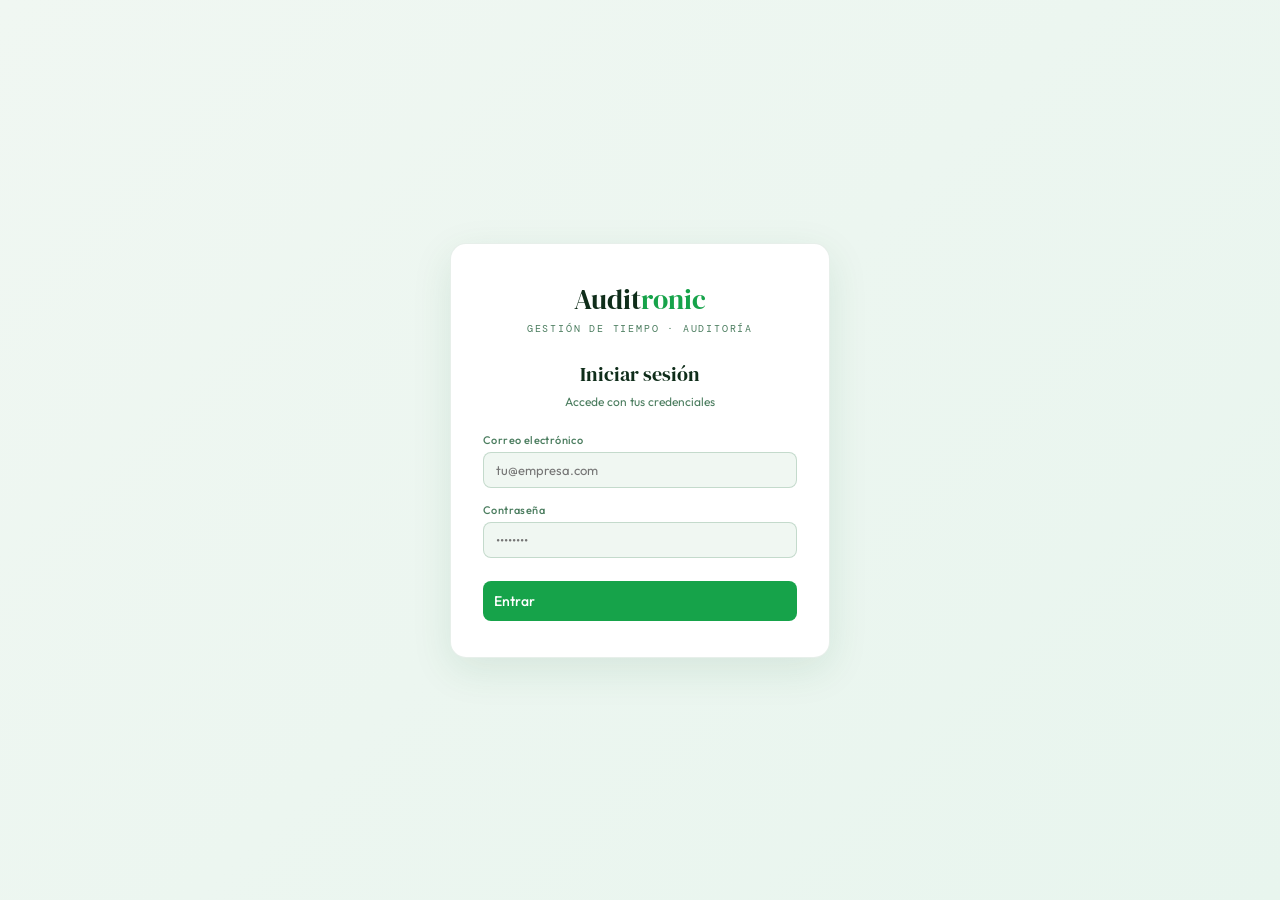
==== login.html @ 5da341a4 "Add files via upload" ====
<!DOCTYPE html>
<html lang="es">
<head>
<meta charset="UTF-8">
<meta name="viewport" content="width=device-width, initial-scale=1.0">
<title>Auditronic — Iniciar sesión</title>
<link href="https://fonts.googleapis.com/css2?family=DM+Serif+Display&family=DM+Mono:wght@400;500&family=Outfit:wght@300;400;500;600&display=swap" rel="stylesheet">
<link rel="stylesheet" href="css/styles.css">
<style>
body{display:flex;align-items:center;justify-content:center;min-height:100vh;background:linear-gradient(135deg,var(--bg) 0%,var(--bg3) 100%);}
.login-card{background:var(--bg2);border:1px solid var(--border);border-radius:16px;padding:36px 32px;width:100%;max-width:380px;box-shadow:0 12px 40px rgba(22,101,52,0.1);}
.login-logo{text-align:center;margin-bottom:24px;}
.login-logo .logo-mark{font-family:var(--serif);font-size:28px;color:var(--text);}
.login-logo .logo-mark span{color:var(--accent);}
.login-logo .logo-sub{font-size:10px;color:var(--muted);letter-spacing:1.8px;text-transform:uppercase;margin-top:4px;font-family:var(--mono);}
.login-title{font-family:var(--serif);font-size:20px;text-align:center;margin-bottom:6px;color:var(--text);}
.login-sub{text-align:center;font-size:12px;color:var(--muted);margin-bottom:24px;}
.login-error{display:none;background:rgba(220,38,38,0.07);border:1px solid rgba(220,38,38,0.2);color:var(--red);padding:10px 12px;border-radius:8px;font-size:12px;margin-bottom:14px;}
.login-error.show{display:block;}
.btn-login{width:100%;padding:11px;margin-top:8px;font-size:14px;}
</style>
</head>
<body>
<div class="login-card">
  <div class="login-logo">
    <div class="logo-mark">Audit<span>ronic</span></div>
    <div class="logo-sub">Gestión de tiempo · Auditoría</div>
  </div>
  <div class="login-title">Iniciar sesión</div>
  <div class="login-sub">Accede con tus credenciales</div>
  <div class="login-error" id="login-error"></div>
  <div class="form-group">
    <label class="form-label">Correo electrónico</label>
    <input type="email" class="form-input" id="login-email" placeholder="tu@empresa.com" autocomplete="email">
  </div>
  <div class="form-group">
    <label class="form-label">Contraseña</label>
    <input type="password" class="form-input" id="login-password" placeholder="••••••••" autocomplete="current-password">
  </div>
  <button class="btn btn-primary btn-login" id="login-btn" onclick="doLogin()">Entrar</button>
</div>

<script src="js/config.js"></script>
<script src="js/auth.js"></script>
<script>
// Si ya hay sesión, ir directo a la app
if (getSession()) window.location.href = 'index.html';

async function doLogin() {
  const email = document.getElementById('login-email').value.trim();
  const password = document.getElementById('login-password').value;
  const errBox = document.getElementById('login-error');
  const btn = document.getElementById('login-btn');
  errBox.classList.remove('show');
  if (!email || !password) {
    errBox.textContent = 'Completa email y contraseña';
    errBox.classList.add('show');
    return;
  }
  btn.disabled = true;
  btn.textContent = 'Verificando…';
  const result = await signIn(email, password);
  if (result.error) {
    errBox.textContent = result.error;
    errBox.classList.add('show');
    btn.disabled = false;
    btn.textContent = 'Entrar';
    return;
  }
  window.location.href = 'index.html';
}

document.getElementById('login-password').addEventListener('keydown', e => {
  if (e.key === 'Enter') doLogin();
});
</script>
</body>
</html>
---- css/styles.css ----
:root {
  --bg:#f0f7f2;--bg2:#ffffff;--bg3:#e8f5ee;--bg4:#d4edde;
  --border:rgba(22,101,52,0.1);--border2:rgba(22,101,52,0.2);
  --text:#0f2d1a;--muted:#4a7c5e;--muted2:#2d6a4f;
  --accent:#16a34a;--accent2:#15803d;
  --green:#16a34a;--amber:#d97706;--red:#dc2626;--teal:#0d9488;
  --sidebar:#0f2d1a;--sidebar2:#1a3d26;
  --sidebar-text:#e8f5ee;--sidebar-muted:#6b9e7e;--sidebar-active:#16a34a;
  --font:'Outfit',sans-serif;--mono:'DM Mono',monospace;--serif:'DM Serif Display',serif;
}
*{box-sizing:border-box;margin:0;padding:0;}
body{font-family:var(--font);background:var(--bg);color:var(--text);min-height:100vh;font-size:14px;}
.app{display:flex;min-height:100vh;}

/* Sidebar */
.sidebar{width:240px;background:var(--sidebar);border-right:1px solid rgba(255,255,255,0.05);display:flex;flex-direction:column;flex-shrink:0;}
.logo{padding:22px 20px 18px;border-bottom:1px solid rgba(255,255,255,0.07);display:flex;align-items:center;gap:12px;}
.logo-img{width:38px;height:38px;object-fit:contain;flex-shrink:0;}
.logo-mark{font-family:var(--serif);font-size:20px;color:#fff;}
.logo-mark span{color:#4ade80;}
.logo-sub{font-size:9px;color:var(--sidebar-muted);letter-spacing:1.8px;text-transform:uppercase;margin-top:2px;font-family:var(--mono);line-height:1.4;}
.nav{padding:10px 8px;flex:1;}
.nav-section{font-size:9px;letter-spacing:1.8px;text-transform:uppercase;color:var(--sidebar-muted);padding:14px 10px 5px;font-family:var(--mono);}
.nav-item{display:flex;align-items:center;gap:9px;padding:9px 12px;border-radius:8px;cursor:pointer;color:var(--sidebar-muted);font-size:13px;transition:all 0.15s;margin-bottom:1px;}
.nav-item:hover{background:var(--sidebar2);color:var(--sidebar-text);}
.nav-item.active{background:var(--sidebar-active);color:#fff;font-weight:500;}
.nav-icon{font-size:15px;width:18px;text-align:center;}
.sidebar-footer{padding:14px 16px;border-top:1px solid rgba(255,255,255,0.07);}
.user-chip{display:flex;align-items:center;gap:10px;}
.avatar{width:32px;height:32px;border-radius:50%;background:linear-gradient(135deg,#16a34a,#166534);display:flex;align-items:center;justify-content:center;font-size:11px;font-weight:600;color:#fff;flex-shrink:0;border:2px solid rgba(255,255,255,0.15);}
.user-info .name{font-size:13px;font-weight:500;color:var(--sidebar-text);}
.user-info .role{font-size:11px;color:var(--sidebar-muted);}

/* Main */
.main{flex:1;display:flex;flex-direction:column;overflow-x:hidden;background:var(--bg);}
.page-header{padding:22px 30px 16px;border-bottom:1px solid var(--border);display:flex;align-items:flex-start;justify-content:space-between;background:var(--bg2);}
.page-title{font-family:var(--serif);font-size:24px;color:var(--text);}
.page-sub{font-size:12px;color:var(--muted);margin-top:4px;}
.header-actions{display:flex;gap:8px;align-items:center;flex-shrink:0;}
.content{padding:24px 30px;flex:1;}

/* Buttons */
.btn{display:inline-flex;align-items:center;gap:6px;padding:8px 16px;border-radius:8px;font-size:13px;font-weight:500;cursor:pointer;border:none;font-family:var(--font);transition:all 0.15s;white-space:nowrap;}
.btn-primary{background:var(--accent);color:#fff;}
.btn-primary:hover{background:var(--accent2);}
.btn-ghost{background:var(--bg3);color:var(--text);border:1px solid var(--border2);}
.btn-ghost:hover{background:var(--bg4);}
.btn-danger{background:rgba(220,38,38,0.07);color:var(--red);border:1px solid rgba(220,38,38,0.15);}
.btn-danger:hover{background:rgba(220,38,38,0.14);}
.btn-sm{padding:5px 11px;font-size:12px;border-radius:6px;}

/* Views */
.view{display:none;}
.view.active{display:block;}

/* KPI */
.kpi-grid{display:grid;grid-template-columns:repeat(5,1fr);gap:12px;margin-bottom:24px;}
.kpi-card{background:var(--bg2);border:1px solid var(--border);border-radius:12px;padding:16px 18px;border-left:3px solid transparent;}
.kpi-label{font-size:10px;letter-spacing:1.5px;text-transform:uppercase;color:var(--muted);font-family:var(--mono);}
.kpi-value{font-size:26px;font-weight:600;margin:5px 0 2px;letter-spacing:-1px;}
.kpi-delta{font-size:11px;color:var(--muted);}
.kpi-green{border-left-color:var(--green);} .kpi-green .kpi-value{color:var(--green);}
.kpi-emerald{border-left-color:#059669;} .kpi-emerald .kpi-value{color:#059669;}
.kpi-amber{border-left-color:var(--amber);} .kpi-amber .kpi-value{color:var(--amber);}
.kpi-teal{border-left-color:var(--teal);} .kpi-teal .kpi-value{color:var(--teal);}
.kpi-blue{border-left-color:#2563eb;} .kpi-blue .kpi-value{color:#2563eb;}

/* Tables */
.table-card{background:var(--bg2);border:1px solid var(--border);border-radius:12px;overflow:hidden;margin-bottom:20px;}
.table-header{padding:14px 18px;border-bottom:1px solid var(--border);display:flex;align-items:center;justify-content:space-between;background:var(--bg2);}
.table-title{font-size:14px;font-weight:500;color:var(--text);}
.table-sub{font-size:12px;color:var(--muted);}
table{width:100%;border-collapse:collapse;}
thead th{padding:10px 16px;text-align:left;font-size:10px;letter-spacing:1.2px;text-transform:uppercase;color:var(--muted);font-family:var(--mono);font-weight:400;border-bottom:1px solid var(--border);background:var(--bg3);}
tbody tr{border-bottom:1px solid var(--border);transition:background 0.1s;}
tbody tr:last-child{border-bottom:none;}
tbody tr:hover{background:var(--bg3);}
tbody td{padding:11px 16px;font-size:13px;color:var(--text);}
tfoot td{padding:11px 16px;font-size:13px;font-weight:600;border-top:2px solid var(--border2);background:var(--bg3);}

/* Progress */
.prog-wrap{display:flex;align-items:center;gap:8px;}
.prog-bar{flex:1;height:5px;background:var(--bg4);border-radius:99px;overflow:hidden;min-width:70px;}
.prog-fill{height:100%;border-radius:99px;}
.prog-pct{font-size:11px;font-family:var(--mono);color:var(--muted);min-width:34px;text-align:right;}

/* Badges */
.badge{display:inline-flex;align-items:center;padding:2px 9px;border-radius:99px;font-size:10px;font-weight:500;font-family:var(--mono);}
.badge-green{background:rgba(22,163,74,0.1);color:#15803d;}
.badge-amber{background:rgba(217,119,6,0.1);color:#b45309;}
.badge-red{background:rgba(220,38,38,0.08);color:#b91c1c;}
.badge-blue{background:rgba(37,99,235,0.08);color:#1d4ed8;}
.badge-teal{background:rgba(13,148,136,0.1);color:#0f766e;}
.badge-purple{background:rgba(124,58,237,0.08);color:#6d28d9;}
.badge-orange{background:rgba(234,88,12,0.08);color:#c2410c;}
.badge-muted{background:var(--bg4);color:var(--muted2);}

/* Modals */
.modal-overlay{display:none;position:fixed;inset:0;background:rgba(0,0,0,0.45);z-index:100;align-items:center;justify-content:center;}
.modal-overlay.open{display:flex;}
.modal{background:var(--bg2);border:1px solid var(--border2);border-radius:16px;padding:26px;width:520px;max-width:96vw;max-height:90vh;overflow-y:auto;box-shadow:0 20px 60px rgba(0,0,0,0.12);}
.modal-sm{width:400px;}
.modal-title{font-family:var(--serif);font-size:20px;margin-bottom:20px;color:var(--text);}

/* Forms */
.form-group{margin-bottom:15px;}
.form-label{display:block;font-size:11px;color:var(--muted);margin-bottom:5px;letter-spacing:0.4px;font-weight:500;}
.form-input,.form-select,.form-textarea{width:100%;background:var(--bg);border:1px solid var(--border2);border-radius:8px;padding:9px 12px;font-size:13px;color:var(--text);font-family:var(--font);outline:none;transition:border 0.15s;}
.form-input:focus,.form-select:focus,.form-textarea:focus{border-color:var(--accent);box-shadow:0 0 0 3px rgba(22,163,74,0.1);}
.form-input.error{border-color:var(--red);}
.form-select{cursor:pointer;}
.form-textarea{resize:vertical;min-height:70px;}
.form-row{display:grid;grid-template-columns:1fr 1fr;gap:12px;}
.modal-actions{display:flex;gap:8px;justify-content:flex-end;margin-top:22px;padding-top:18px;border-top:1px solid var(--border);}
.form-hint{font-size:11px;color:var(--muted);margin-top:4px;}
.form-error{font-size:11px;color:var(--red);margin-top:4px;display:none;}
.char-counter{font-size:11px;color:var(--muted);text-align:right;margin-top:4px;font-family:var(--mono);}
.char-counter.warn{color:var(--amber);}
.char-counter.over{color:var(--red);}

/* Tabs & Toolbar */
.tabs{display:flex;gap:3px;background:var(--bg2);padding:4px;border-radius:10px;border:1px solid var(--border);width:fit-content;margin-bottom:20px;flex-wrap:wrap;}
.tab{padding:7px 16px;border-radius:7px;cursor:pointer;font-size:13px;color:var(--muted2);transition:all 0.15s;}
.tab.active{background:var(--accent);color:#fff;font-weight:500;}
.tab:hover:not(.active){background:var(--bg3);color:var(--text);}
.toolbar{display:flex;gap:10px;margin-bottom:18px;align-items:center;flex-wrap:wrap;}
.search-input{background:var(--bg2);border:1px solid var(--border);border-radius:8px;padding:8px 13px;font-size:13px;color:var(--text);font-family:var(--font);outline:none;width:200px;transition:border 0.15s;}
.search-input:focus{border-color:var(--accent);}
.search-input::placeholder{color:var(--muted);}

/* Encargos grid */
.encargos-grid{display:grid;grid-template-columns:repeat(auto-fill,minmax(270px,1fr));gap:14px;}
.encargo-card{background:var(--bg2);border:1px solid var(--border);border-radius:12px;padding:18px;transition:all 0.15s;border-top:3px solid var(--accent);}
.encargo-card:hover{border-color:var(--border2);box-shadow:0 4px 16px rgba(22,163,74,0.08);}
.encargo-card.tipo-aseguramiento{border-top-color:#2563eb;}
.encargo-card.tipo-consultoria{border-top-color:#7c3aed;}
.encargo-card.tipo-continua{border-top-color:#0d9488;}
.encargo-card.tipo-otro{border-top-color:#ea580c;}
.encargo-client{font-size:10px;text-transform:uppercase;letter-spacing:1.5px;color:var(--muted);font-family:var(--mono);margin-bottom:3px;}
.encargo-name{font-size:15px;font-weight:500;margin-bottom:10px;line-height:1.3;color:var(--text);}
.encargo-stats{display:flex;justify-content:space-between;align-items:baseline;margin-bottom:8px;}
.encargo-hours-val{font-size:24px;font-weight:600;font-family:var(--mono);color:var(--accent);}
.encargo-budget-label{font-size:11px;color:var(--muted);}
.encargo-actions{display:flex;gap:6px;margin-top:12px;padding-top:10px;border-top:1px solid var(--border);}

/* Empty state */
.empty{padding:50px 20px;text-align:center;color:var(--muted);}
.empty-icon{font-size:32px;margin-bottom:10px;opacity:0.3;}
.empty-text{font-size:13px;}

/* Toast */
.toast{position:fixed;bottom:22px;right:22px;background:var(--sidebar);border:1px solid rgba(255,255,255,0.1);border-radius:10px;padding:11px 16px;font-size:13px;transform:translateY(70px);opacity:0;transition:all 0.25s;z-index:200;display:flex;align-items:center;gap:9px;max-width:320px;color:#fff;}
.toast.show{transform:translateY(0);opacity:1;}

/* Report filters */
.report-filters{display:flex;gap:10px;margin-bottom:20px;flex-wrap:wrap;align-items:center;}

/* Tipo selector */
.tipo-selector{display:flex;gap:8px;margin-bottom:18px;}
.tipo-card{flex:1;background:var(--bg2);border:2px solid var(--border);border-radius:10px;padding:12px;cursor:pointer;transition:all 0.15s;text-align:center;}
.tipo-card:hover{border-color:var(--border2);}
.tipo-card.selected{border-color:var(--accent);background:rgba(22,163,74,0.04);}
.tipo-card-icon{font-size:18px;margin-bottom:4px;}
.tipo-card-label{font-size:12px;font-weight:500;color:var(--text);}
.tipo-card-desc{font-size:10px;color:var(--muted);margin-top:2px;}

/* Desglose fases */
.fase-row{display:flex;align-items:center;justify-content:space-between;padding:10px 0;border-bottom:1px solid var(--border);}
.fase-row:last-child{border-bottom:none;}
.fase-name{font-size:13px;font-weight:500;}
.fase-val{font-family:var(--mono);font-size:13px;color:var(--accent);}
.fase-pct{font-size:11px;color:var(--muted);font-family:var(--mono);}

/* Plan badge */
.plan-badge{display:inline-flex;align-items:center;gap:4px;padding:2px 8px;background:rgba(37,99,235,0.08);color:#1d4ed8;border-radius:99px;font-size:10px;font-family:var(--mono);font-weight:500;}
.plan-badge.activo{background:rgba(22,163,74,0.1);color:#15803d;}

/* Sociedades table */
.sociedades-list{display:flex;flex-direction:column;gap:6px;}
.sociedad-row{display:flex;align-items:center;justify-content:space-between;padding:8px 12px;background:var(--bg);border:1px solid var(--border);border-radius:8px;}
.sociedad-row:hover{background:var(--bg3);}
.sociedad-num{font-family:var(--mono);font-size:12px;color:var(--accent);font-weight:500;min-width:50px;}
.sociedad-name{font-size:13px;flex:1;margin-left:10px;}
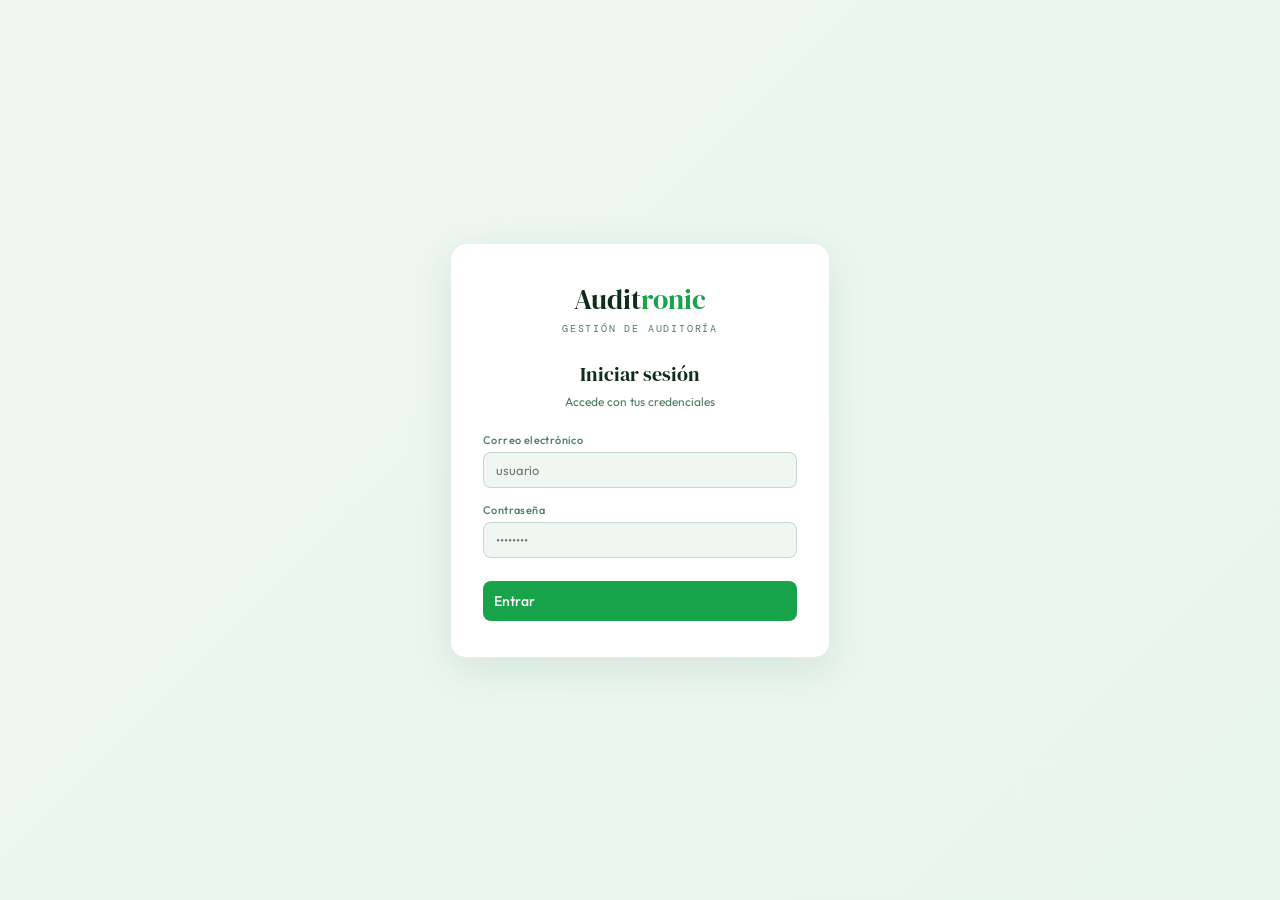
==== commit 26bd66dd: "Update logo subtitle and email placeholder text" ====
--- a/login.html
+++ b/login.html
@@ -24,14 +24,14 @@
 <div class="login-card">
   <div class="login-logo">
     <div class="logo-mark">Audit<span>ronic</span></div>
-    <div class="logo-sub">Gestión de tiempo · Auditoría</div>
+    <div class="logo-sub">Gestión de Auditoría</div>
   </div>
   <div class="login-title">Iniciar sesión</div>
   <div class="login-sub">Accede con tus credenciales</div>
   <div class="login-error" id="login-error"></div>
   <div class="form-group">
     <label class="form-label">Correo electrónico</label>
-    <input type="email" class="form-input" id="login-email" placeholder="tu@empresa.com" autocomplete="email">
+    <input type="email" class="form-input" id="login-email" placeholder="usuario" autocomplete="email">
   </div>
   <div class="form-group">
     <label class="form-label">Contraseña</label>
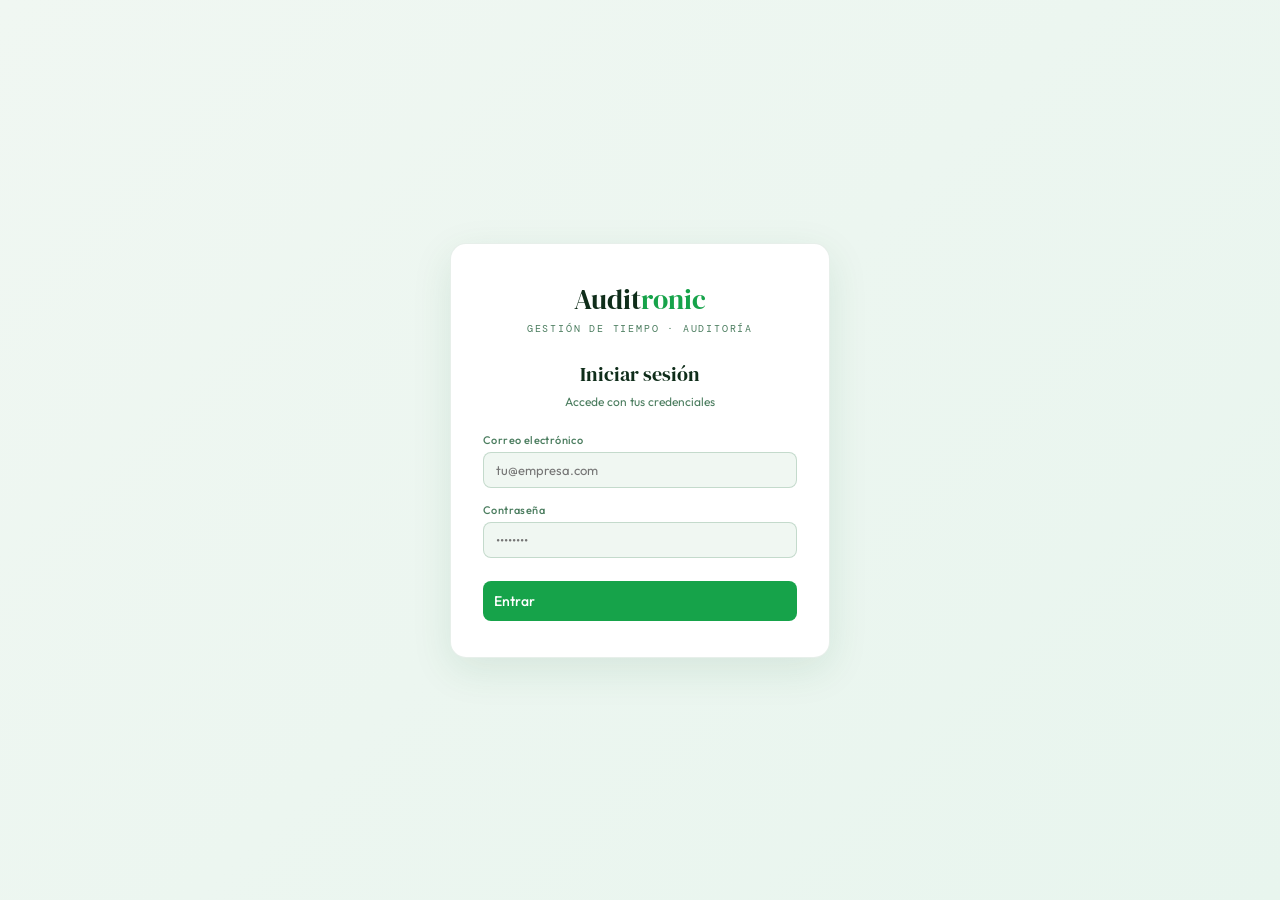
==== commit bc6cb786: "Add files via upload" ====
--- a/login.html
+++ b/login.html
@@ -24,14 +24,14 @@
 <div class="login-card">
   <div class="login-logo">
     <div class="logo-mark">Audit<span>ronic</span></div>
-    <div class="logo-sub">Gestión de Auditoría</div>
+    <div class="logo-sub">Gestión de tiempo · Auditoría</div>
   </div>
   <div class="login-title">Iniciar sesión</div>
   <div class="login-sub">Accede con tus credenciales</div>
   <div class="login-error" id="login-error"></div>
   <div class="form-group">
     <label class="form-label">Correo electrónico</label>
-    <input type="email" class="form-input" id="login-email" placeholder="usuario" autocomplete="email">
+    <input type="email" class="form-input" id="login-email" placeholder="tu@empresa.com" autocomplete="email">
   </div>
   <div class="form-group">
     <label class="form-label">Contraseña</label>
